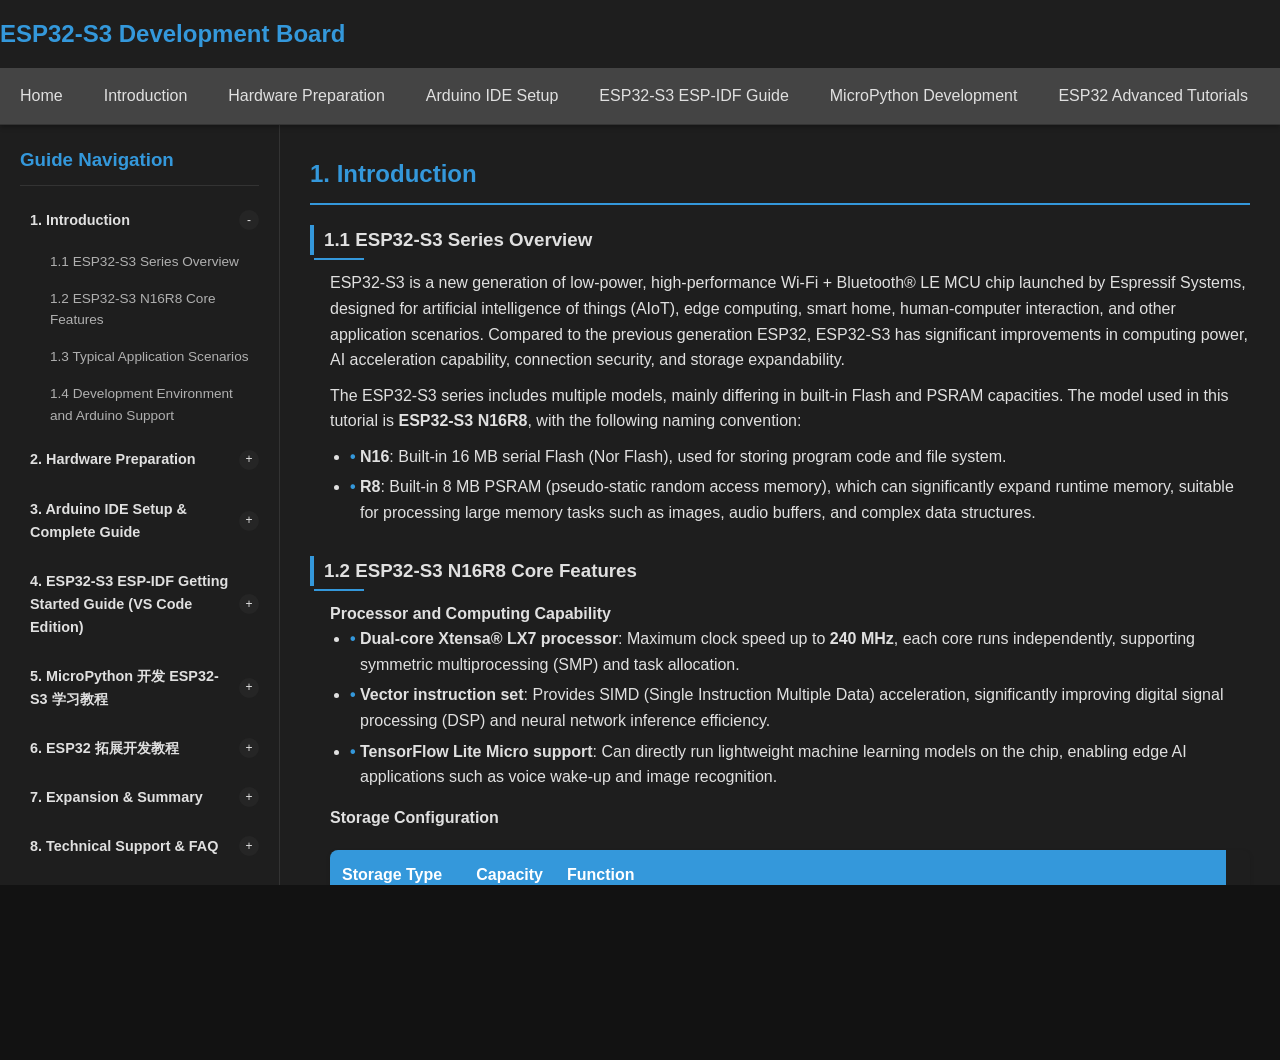
==== module1.html @ 1246ef74 "Add files via upload First upload of my ESP32 tutorial website" ====
<!DOCTYPE html>
<html lang="en">
<head>
    <meta charset="UTF-8">
    <meta name="viewport" content="width=device-width, initial-scale=1.0">
    <title>Module 1: Introduction - ESP32-S3 Development Board</title>
    <link rel="stylesheet" href="style.css">
</head>
<body>
    <header>
        <div class="container">
            <div class="header-top">
                <div class="logo">ESP32-S3 Development Board</div>
            </div>
            <nav class="main-nav">
                <ul>
                    <li><a href="index.html">Home</a></li>
                    <li><a href="module1.html">Introduction</a></li>
                    <li><a href="module2.html">Hardware Preparation</a></li>
                    <li><a href="module3.html">Arduino IDE Setup</a></li>
                    <li><a href="module4.html">ESP32-S3 ESP-IDF Guide</a></li>
                    <li><a href="module5.html">MicroPython Development</a></li>
                    <li><a href="module6.html">ESP32 Advanced Tutorials</a></li>
                    <li><a href="module7.html">Expansion & Summary</a></li>
                    <li><a href="module8.html">Technical Support & FAQ</a></li>
                </ul>
            </nav>
        </div>
    </header>

    <div class="container main-container">
        <aside class="sidebar">
            <h3>Guide Navigation</h3>
            <ul class="sidebar-nav">
                <li class="module-item">
                    <div class="module-header">
                        <a href="module1.html">1. Introduction</a>
                        <span class="toggle">-</span>
                    </div>
                    <ul class="submodule-list">
                        <li><a href="module1.html#module1-1">1.1 ESP32-S3 Series Overview</a></li>
                        <li><a href="module1.html#module1-2">1.2 ESP32-S3 N16R8 Core Features</a></li>
                        <li><a href="module1.html#module1-3">1.3 Typical Application Scenarios</a></li>
                        <li><a href="module1.html#module1-4">1.4 Development Environment and Arduino Support</a></li>
                    </ul>
                </li>
                <li class="module-item">
                    <div class="module-header">
                        <a href="module2.html">2. Hardware Preparation</a>
                        <span class="toggle">+</span>
                    </div>
                    <ul class="submodule-list">
                        <li><a href="module2.html#module2-1">2.1 Required Materials</a></li>
                        <li><a href="module2.html#module2-2">2.2 Notes</a></li>
                    </ul>
                </li>
                <li class="module-item">
                    <div class="module-header">
                        <a href="module3.html">3. Arduino IDE Setup & Complete Guide</a>
                        <span class="toggle">+</span>
                    </div>
                    <ul class="submodule-list">
                        <li><a href="module3.html#module3-1">3.1 Chapter 1: Arduino Development Environment Installation and Configuration</a></li>
                        <li><a href="module3.html#module3-2">3.2 Chapter 2: Hardware Basics and Pin Description</a></li>
                        <li><a href="module3.html#module3-3">3.3 Chapter 3: Arduino Programming Basics</a></li>
                        <li><a href="module3.html#module3-4">3.4 Chapter 4: LED Control (Digital Output)</a></li>
                        <li><a href="module3.html#module3-5">3.5 Chapter 5: Delay and Non-blocking Delay</a></li>
                        <li><a href="module3.html#module3-6">3.6 Chapter 6: Buttons (Digital Input)</a></li>
                        <li><a href="module3.html#module3-7">3.7 Chapter 7: External Interrupts</a></li>
                        <li><a href="module3.html#module3-8">3.8 Chapter 8: Serial Communication</a></li>
                        <li><a href="module3.html#module3-9">3.9 Chapter 9: Hardware Timers</a></li>
                        <li><a href="module3.html#module3-10">3.10 Chapter 10: PWM Pulse Width Modulation</a></li>
                        <li><a href="module3.html#module3-11">3.11 Chapter 11: ADC Analog-to-Digital Conversion</a></li>
                        <li><a href="module3.html#module3-12">3.12 Chapter 12: I2C Communication</a></li>
                        <li><a href="module3.html#module3-13">3.13 Chapter 13: SPI Communication</a></li>
                        <li><a href="module3.html#module3-14">3.14 Chapter 14: WiFi Network Communication</a></li>
                        <li><a href="module3.html#module3-15">3.15 Chapter 15: Bluetooth Communication</a></li>
                        <li><a href="module3.html#module3-16">3.16 Chapter 16: DVP Camera Module Usage</a></li>
                        <li><a href="module3.html#module3-17">3.17 Chapter 17: Comprehensive Project Practice</a></li>
                        <li><a href="module3.html#module3-18">3.18 Chapter 18: Common Problems and Troubleshooting</a></li>
                    </ul>
                </li>
                <li class="module-item">
                    <div class="module-header">
                        <a href="module4.html">4. ESP32-S3 ESP-IDF Getting Started Guide (VS Code Edition)</a>
                        <span class="toggle">+</span>
                    </div>
                    <ul class="submodule-list">
                        <li><a href="module4.html#module4-1">第一部分：环境搭建与工具配置</a></li>
                        <li><a href="module4.html#module4-2">第二部分：基础外设实验</a></li>
                        <li><a href="module4.html#module4-3">第三部分：高级外设与通信协议</a></li>
                        <li><a href="module4.html#module4-4">第四部分：网络与无线连接</a></li>
                        <li><a href="module4.html#module4-5">第五部分：常见问题与调试</a></li>
                    </ul>
                </li>
                <li class="module-item">
                    <div class="module-header">
                        <a href="module5.html">5. MicroPython 开发 ESP32-S3 学习教程</a>
                        <span class="toggle">+</span>
                    </div>
                    <ul class="submodule-list">
                        <li><a href="module5.html#module5-1">第一部分：MicroPython 基础与环境搭建</a></li>
                        <li><a href="module5.html#module5-2">第二部分：MicroPython 基础编程</a></li>
                        <li><a href="module5.html#module5-3">第三部分：板载 RGB 灯控制（NeoPixel / WS2812B）</a></li>
                        <li><a href="module5.html#module5-4">第四部分：WiFi 与网络通信</a></li>
                        <li><a href="module5.html#module5-5">第五部分：外设接口与传感器应用</a></li>
                        <li><a href="module5.html#module5-6">第六部分：USB 与 OTG 功能（HW-678 特色）</a></li>
                        <li><a href="module5.html#module5-7">第七部分：低功耗与高级特性</a></li>
                        <li><a href="module5.html#module5-8">第八部分：综合项目实战</a></li>
                        <li><a href="module5.html#module5-9">附录</a></li>
                    </ul>
                </li>
                <li class="module-item">
                    <div class="module-header">
                        <a href="module6.html">6. ESP32 拓展开发教程</a>
                        <span class="toggle">+</span>
                    </div>
                    <ul class="submodule-list">
                        <li><a href="module6.html#module6-1">6.1 项目一：智能环境监测站</a></li>
                        <li><a href="module6.html#module6-2">6.2 项目二：WiFi 智能开关</a></li>
                        <li><a href="module6.html#module6-3">6.3 项目三：蓝牙低功耗设备</a></li>
                        <li><a href="module6.html#module6-4">6.4 项目四：USB 设备模拟</a></li>
                        <li><a href="module6.html#module6-5">6.5 项目五：低功耗传感器节点</a></li>
                    </ul>
                </li>
                <li class="module-item">
                    <div class="module-header">
                        <a href="module7.html">7. Expansion & Summary</a>
                        <span class="toggle">+</span>
                    </div>
                    <ul class="submodule-list">
                        <li><a href="module7.html#module7-1">7.1 Further Experiment Suggestions</a></li>
                        <li><a href="module7.html#module7-2">7.2 Summary</a></li>
                    </ul>
                </li>
                <li class="module-item">
                    <div class="module-header">
                        <a href="module8.html">8. Technical Support & FAQ</a>
                        <span class="toggle">+</span>
                    </div>
                    <ul class="submodule-list">
                        <li><a href="module8.html#module8-1">8.1 Technical Support Resources</a></li>
                        <li><a href="module8.html#module8-2">8.2 Frequently Asked Questions</a></li>
                    </ul>
                </li>
            </ul>
        </aside>

        <main class="content">
            <section id="module1" class="module">
                <h2>1. Introduction</h2>
                
                <div id="module1-1" class="submodule">
                    <h3>1.1 ESP32-S3 Series Overview</h3>
                    <div class="submodule-content">
                        <p>ESP32-S3 is a new generation of low-power, high-performance Wi-Fi + Bluetooth® LE MCU chip launched by Espressif Systems, designed for artificial intelligence of things (AIoT), edge computing, smart home, human-computer interaction, and other application scenarios. Compared to the previous generation ESP32, ESP32-S3 has significant improvements in computing power, AI acceleration capability, connection security, and storage expandability.</p>
                        <p>The ESP32-S3 series includes multiple models, mainly differing in built-in Flash and PSRAM capacities. The model used in this tutorial is <strong>ESP32-S3 N16R8</strong>, with the following naming convention:</p>
                        <ul>
                            <li><strong>N16</strong>: Built-in 16 MB serial Flash (Nor Flash), used for storing program code and file system.</li>
                            <li><strong>R8</strong>: Built-in 8 MB PSRAM (pseudo-static random access memory), which can significantly expand runtime memory, suitable for processing large memory tasks such as images, audio buffers, and complex data structures.</li>
                        </ul>
                    </div>
                </div>

                <div id="module1-2" class="submodule">
                    <h3>1.2 ESP32-S3 N16R8 Core Features</h3>
                    <div class="submodule-content">
                        <h4>Processor and Computing Capability</h4>
                        <ul>
                            <li><strong>Dual-core Xtensa® LX7 processor</strong>: Maximum clock speed up to <strong>240 MHz</strong>, each core runs independently, supporting symmetric multiprocessing (SMP) and task allocation.</li>
                            <li><strong>Vector instruction set</strong>: Provides SIMD (Single Instruction Multiple Data) acceleration, significantly improving digital signal processing (DSP) and neural network inference efficiency.</li>
                            <li><strong>TensorFlow Lite Micro support</strong>: Can directly run lightweight machine learning models on the chip, enabling edge AI applications such as voice wake-up and image recognition.</li>
                        </ul>

                        <h4>Storage Configuration</h4>
                        <table>
                            <thead>
                                <tr>
                                    <th>Storage Type</th>
                                    <th>Capacity</th>
                                    <th>Function</th>
                                </tr>
                            </thead>
                            <tbody>
                                <tr>
                                    <td>Built-in Flash</td>
                                    <td>16 MB</td>
                                    <td>Program storage, file system, web resources</td>
                                </tr>
                                <tr>
                                    <td>Built-in PSRAM</td>
                                    <td>8 MB</td>
                                    <td>Runtime dynamic memory, supports camera frame buffer, large arrays, graphics cache, etc.</td>
                                </tr>
                            </tbody>
                        </table>
                        <p><strong>Note</strong>: The large-capacity PSRAM of N16R8 makes ESP32-S3 more comfortable when processing OV2640/OV5640 camera data and driving high-resolution displays (such as ILI9341, ST7789), without system crashes due to insufficient memory.</p>

                        <h4>Wireless Communication</h4>
                        <ul>
                            <li><strong>2.4 GHz Wi-Fi 802.11 b/g/n</strong>:
                                <ul>
                                    <li>Supports Station (client), SoftAP (hotspot), and Station + SoftAP mixed modes.</li>
                                    <li>Supports WPA3-Personal encryption for improved security.</li>
                                </ul>
                            </li>
                            <li><strong>Bluetooth 5.0</strong>:
                                <ul>
                                    <li>Supports both classic Bluetooth (BR/EDR) and Bluetooth Low Energy (BLE).</li>
                                    <li>Supports BLE Mesh networking, suitable for large-scale device networks.</li>
                                </ul>
                            </li>
                        </ul>

                        <h4>Rich Peripheral Interfaces</h4>
                        <p>ESP32-S3 N16R8 provides up to <strong>45 programmable GPIOs</strong>, with common interfaces as follows:</p>
                        <table>
                            <thead>
                                <tr>
                                    <th>Interface Type</th>
                                    <th>Quantity</th>
                                    <th>Main Functions</th>
                                </tr>
                            </thead>
                            <tbody>
                                <tr>
                                    <td>ADC (12-bit)</td>
                                    <td>2 (20 channels total)</td>
                                    <td>Analog sensor acquisition (light sensors, potentiometers, microphones, etc.)</td>
                                </tr>
                                <tr>
                                    <td>DAC (8-bit)</td>
                                    <td>2</td>
                                    <td>Analog voltage output (audio, analog signal generation)</td>
                                </tr>
                                <tr>
                                    <td>Touch sensors</td>
                                    <td>14 channels</td>
                                    <td>Capacitive touch buttons, can penetrate insulating panels</td>
                                </tr>
                                <tr>
                                    <td>UART</td>
                                    <td>4</td>
                                    <td>Serial communication (GPS, Bluetooth modules, debugging)</td>
                                </tr>
                                <tr>
                                    <td>SPI</td>
                                    <td>3</td>
                                    <td>High-speed peripherals (displays, SD cards, sensors)</td>
                                </tr>
                                <tr>
                                    <td>I2C</td>
                                    <td>2</td>
                                    <td>Low-speed sensors (temperature/humidity, IMU, OLED)</td>
                                </tr>
                                <tr>
                                    <td>I2S</td>
                                    <td>2</td>
                                    <td>Digital audio input/output (microphones, speakers)</td>
                                </tr>
                                <tr>
                                    <td>SDIO Host</td>
                                    <td>1</td>
                                    <td>Connect SD cards or SDIO devices</td>
                                </tr>
                                <tr>
                                    <td>USB OTG</td>
                                    <td>1</td>
                                    <td>Configurable as USB host or device (supports keyboards, U disks, MIDI, etc.)</td>
                                </tr>
                                <tr>
                                    <td>PWM</td>
                                    <td>Any GPIO</td>
                                    <td>Up to 16 independent PWM channels through LEDC controller</td>
                                </tr>
                                <tr>
                                    <td>External interrupts</td>
                                    <td>All GPIOs</td>
                                    <td>Supports edge/level triggering, quick response to external events</td>
                                </tr>
                            </tbody>
                        </table>

                        <h4>Artificial Intelligence Acceleration Features</h4>
                        <p>ESP32-S3 is Espressif's first general-purpose MCU with a built-in <strong>vector instruction set</strong>. Combined with TensorFlow Lite Micro, it can complete the following tasks locally:</p>
                        <ul>
                            <li>Keyword wake-up (e.g., local recognition of "Hey Google")</li>
                            <li>Gesture recognition (using accelerometer/gyroscope data)</li>
                            <li>Image classification (with camera, such as face detection)</li>
                            <li>Abnormal sound detection (industrial equipment fault warning)</li>
                        </ul>
                        <p>No need to upload raw data to the cloud, reducing latency and protecting privacy.</p>

                        <h4>Security Features</h4>
                        <p>ESP32-S3 provides industry-leading IoT security features:</p>
                        <ul>
                            <li><strong>Hardware encryption accelerator</strong>: AES-128/256, SHA-2 (256/384/512), RSA large number operations.</li>
                            <li><strong>Secure boot</strong>: Ensures only signed firmware runs.</li>
                            <li><strong>Flash encryption</strong>: Prevents external reading of firmware content.</li>
                            <li><strong>Digital signature</strong>: Peripheral private keys cannot be read out, can be used for device identity authentication.</li>
                            <li><strong>HMAC module</strong>: Used to generate message authentication codes.</li>
                        </ul>
                    </div>
                </div>

                <div id="module1-3" class="submodule">
                    <h3>1.3 Typical Application Scenarios</h3>
                    <div class="submodule-content">
                        <p>Based on the above features, ESP32-S3 N16R8 is particularly suitable for the following projects:</p>
                        <table>
                            <thead>
                                <tr>
                                    <th>Application Field</th>
                                    <th>Example Projects</th>
                                </tr>
                            </thead>
                            <tbody>
                                <tr>
                                    <td>Smart Home</td>
                                    <td>Multi-sensor environment monitoring station, smart speakers, Wi-Fi/BLE lighting control</td>
                                </tr>
                                <tr>
                                    <td>Human-Computer Interaction</td>
                                    <td>Voice assistants, gesture-controlled cars, touch panels</td>
                                </tr>
                                <tr>
                                    <td>Edge AI</td>
                                    <td>Facial recognition access control, mask detection, abnormal sound monitoring</td>
                                </tr>
                                <tr>
                                    <td>IoT Gateway</td>
                                    <td>BLE Mesh gateway, Modbus to MQTT gateway</td>
                                </tr>
                                <tr>
                                    <td>Multimedia Processing</td>
                                    <td>Network cameras, MP3 audio players, electronic photo albums</td>
                                </tr>
                                <tr>
                                    <td>Industrial Control</td>
                                    <td>Data acquisition terminals, remote relay control, motor speed regulation</td>
                                </tr>
                            </tbody>
                        </table>
                    </div>
                </div>

                <div id="module1-4" class="submodule">
                    <h3>1.4 Development Environment and Arduino Support</h3>
                    <div class="submodule-content">
                        <p>ESP32-S3 is fully compatible with the <strong>Arduino ecosystem</strong>. By installing Espressif's official esp32 board support package (version 3.0.x or higher), you can use Arduino IDE for development. This tutorial will be based on Arduino IDE, starting from scratch to configure the ESP32-S3 N16R8 development environment, and will cover:</p>
                        <ul>
                            <li>GPIO digital/analog input/output</li>
                            <li>Interrupts, timers, PWM, ADC</li>
                            <li>Serial communication (UART, I2C, SPI)</li>
                            <li>Wi-Fi network and web server</li>
                            <li>Bluetooth (BLE) communication</li>
                            <li>Camera and display module driving</li>
                            <li>Comprehensive practical projects</li>
                        </ul>
                        <p>Through the study of this tutorial, you will be able to skillfully use ESP32-S3 N16R8 to complete development from simple control to complex AIoT systems.</p>
                    </div>
                </div>
            </section>
        </main>
    </div>

    <footer>
        <div class="container">
            <div class="footer-content">
                <div class="footer-links">
                    <a href="index.html">Home</a>
                    <a href="module1.html">Introduction</a>
                    <a href="module2.html">Hardware Preparation</a>
                    <a href="module3.html">Arduino IDE Setup</a>
                    <a href="module4.html">ESP32-S3 ESP-IDF Guide</a>
                    <a href="module5.html">MicroPython Development</a>
                    <a href="module6.html">ESP32 Advanced Tutorials</a>
                    <a href="module7.html">Expansion & Summary</a>
                    <a href="module8.html">Technical Support & FAQ</a>
                </div>
                <div class="copyright">
                    <p>&copy; 2026 ESP32-S3 Getting Started Guide</p>
                </div>
            </div>
        </div>
    </footer>

    <script src="script.js"></script>
</body>
</html>
---- style.css ----
/* CSS 变量 */
:root {
    --primary-color: #3498db;
    --primary-dark: #2980b9;
    --bg-primary: #121212;
    --bg-secondary: #1e1e1e;
    --bg-tertiary: #252525;
    --text-primary: #e0e0e0;
    --text-secondary: #b0b0b0;
    --border-color: #333;
    --border-radius: 8px;
    --box-shadow: 0 2px 10px rgba(0,0,0,0.3);
    --transition: all 0.3s ease;
}

/* 全局重置 */
* {
    margin: 0;
    padding: 0;
    box-sizing: border-box;
}

html, body {
    height: 100%;
    width: 100%;
    overflow-x: hidden;
    scroll-behavior: smooth;
    margin: 0;
    padding: 0;
}

body {
    font-family: 'Arial', sans-serif;
    line-height: 1.6;
    color: var(--text-primary);
    background-color: var(--bg-primary);
    min-height: 100vh;
    margin: 0;
    padding: 0;
}

.container {
    width: 100%;
    margin: 0;
    padding: 0;
    box-sizing: border-box;
}

/* 头部样式 */
header {
    background-color: var(--bg-secondary);
    color: var(--text-primary);
    box-shadow: 0 2px 5px rgba(0,0,0,0.3);
    position: sticky;
    top: 0;
    z-index: 1000;
    margin: 0;
    padding: 0;
    border-bottom: 1px solid var(--border-color);
}

.header-top {
    display: flex;
    justify-content: space-between;
    align-items: center;
    padding: 15px 0;
    margin: 0;
}

.logo {
    font-size: 1.5rem;
    font-weight: bold;
    color: var(--primary-color);
    transition: var(--transition);
}

.logo:hover {
    color: var(--primary-dark);
}

/* 主导航 */
.main-nav {
    background-color: var(--bg-tertiary);
}

.main-nav ul {
    display: flex;
    list-style: none;
    overflow-x: auto;
    white-space: nowrap;
    scrollbar-width: none;
    -ms-overflow-style: none;
}

.main-nav ul::-webkit-scrollbar {
    display: none;
}

.main-nav ul li {
    margin-right: 1px;
}

.main-nav ul li a {
    display: block;
    color: var(--text-primary);
    text-decoration: none;
    padding: 15px 20px;
    transition: var(--transition);
    position: relative;
}

.main-nav ul li a:hover {
    background-color: var(--primary-color);
    color: white;
}

.main-nav ul li a.active {
    background-color: var(--primary-color);
    color: white;
}

/* 主容器 */
.main-container {
    display: flex;
    margin-top: 0;
    min-height: calc(100vh - 140px);
    width: 100%;
    box-sizing: border-box;
    gap: 0;
    overflow: hidden;
    padding: 0;
    margin: 0;
}

/* 侧边栏 */
.sidebar {
    flex-basis: 280px;
    flex-grow: 0;
    flex-shrink: 0;
    background-color: var(--bg-secondary);
    border-radius: 0;
    box-shadow: none;
    padding: 20px;
    position: sticky;
    top: 100px;
    align-self: flex-start;
    max-height: calc(100vh - 140px);
    overflow-y: auto;
    border: none;
    border-right: 1px solid var(--border-color);
    transition: var(--transition);
    margin: 0;
    box-sizing: border-box;
}

/* 主内容 */
.content {
    flex: 1;
    min-width: 0;
    box-sizing: border-box;
    overflow-y: auto;
    max-height: calc(100vh - 140px);
    scrollbar-width: thin;
    scrollbar-color: #444 var(--bg-tertiary);
    margin: 0;
    padding: 0;
}

.sidebar h3 {
    color: var(--primary-color);
    margin-bottom: 15px;
    padding-bottom: 10px;
    border-bottom: 1px solid var(--border-color);
}

.sidebar-nav {
    list-style: none;
}

.module-item {
    margin-bottom: 5px;
}

.module-header {
    display: flex;
    justify-content: space-between;
    align-items: center;
    cursor: pointer;
}

.module-header a {
    flex: 1;
    display: block;
    color: var(--text-primary);
    text-decoration: none;
    padding: 8px 10px;
    border-radius: 4px;
    transition: var(--transition);
    font-size: 0.9rem;
    font-weight: bold;
}

.module-header:hover a {
    background-color: var(--bg-tertiary);
    padding-left: 15px;
}

.toggle {
    width: 20px;
    height: 20px;
    display: flex;
    align-items: center;
    justify-content: center;
    font-size: 12px;
    background-color: var(--bg-tertiary);
    color: var(--text-primary);
    border-radius: 50%;
    transition: var(--transition);
    flex-shrink: 0;
    cursor: pointer;
}

.module-header:hover .toggle {
    background-color: #444;
    transform: rotate(180deg);
}

.toggle:active {
    transform: rotate(180deg) scale(0.9);
    background-color: var(--primary-color);
}

.module-header a:active {
    background-color: var(--primary-color);
    color: white;
}

.submodule-list li a:active {
    background-color: var(--primary-color);
    color: white;
    padding-left: 15px;
}

.sidebar-nav li a.active {
    background-color: var(--primary-color);
    color: white;
    font-weight: bold;
    box-shadow: 0 2px 5px rgba(52, 152, 219, 0.3);
}

.submodule-list {
    list-style: none;
    margin-left: 20px;
    margin-top: 5px;
    max-height: 0;
    opacity: 0;
    overflow: hidden;
    transition: max-height 0.3s ease, opacity 0.3s ease;
}

.submodule-list.active {
    max-height: 1000px;
    opacity: 1;
}

.submodule-list li {
    margin-bottom: 3px;
}

.submodule-list li a {
    display: block;
    color: var(--text-secondary);
    text-decoration: none;
    padding: 6px 10px;
    border-radius: 4px;
    transition: var(--transition);
    font-size: 0.85rem;
    position: relative;
}

.submodule-list li a:hover {
    background-color: var(--bg-tertiary);
    padding-left: 15px;
    color: var(--text-primary);
}

/* 主内容 */
.content {
    flex: 1;
    min-width: 0;
    box-sizing: border-box;
    overflow-y: auto;
    max-height: calc(100vh - 140px);
    scrollbar-width: thin;
    scrollbar-color: #444 var(--bg-tertiary);
    min-width: 300px;
    margin: 0;
    padding: 0;
    flex-grow: 1;
    flex-shrink: 1;
}

.content::-webkit-scrollbar {
    width: 6px;
}

.content::-webkit-scrollbar-track {
    background: var(--bg-tertiary);
    border-radius: 3px;
}

.content::-webkit-scrollbar-thumb {
    background: #444;
    border-radius: 3px;
}

.content::-webkit-scrollbar-thumb:hover {
    background: #555;
}

/* 介绍部分 */
.intro {
    background: var(--bg-secondary);
    padding: 30px;
    border-radius: var(--border-radius);
    box-shadow: var(--box-shadow);
    margin-bottom: 20px;
    border: 1px solid var(--border-color);
    animation: fadeIn 0.5s ease;
}

@keyframes fadeIn {
    from {
        opacity: 0;
        transform: translateY(20px);
    }
    to {
        opacity: 1;
        transform: translateY(0);
    }
}

.intro h1 {
    color: var(--primary-color);
    margin-bottom: 10px;
}

.subtitle {
    color: var(--text-secondary);
    font-size: 1.2rem;
    margin-bottom: 30px;
}

.card-grid {
    display: grid;
    grid-template-columns: repeat(auto-fit, minmax(250px, 1fr));
    gap: 20px;
}

.card {
    background: var(--bg-tertiary);
    padding: 20px;
    border-radius: var(--border-radius);
    border: 1px solid var(--border-color);
    transition: var(--transition);
    position: relative;
    overflow: hidden;
}

.card::before {
    content: '';
    position: absolute;
    top: 0;
    left: 0;
    width: 100%;
    height: 3px;
    background: linear-gradient(90deg, var(--primary-color), transparent);
    transform: scaleX(0);
    transform-origin: left;
    transition: transform 0.3s ease;
}

.card:hover {
    transform: translateY(-5px);
    box-shadow: 0 5px 20px rgba(0,0,0,0.3);
}

.card:hover::before {
    transform: scaleX(1);
}

/* 导航网格 */
.navigation-grid {
    margin-top: 40px;
}

.navigation-grid h2 {
    margin-bottom: 20px;
    color: var(--primary-color);
}

.module-card {
    background: var(--bg-tertiary);
    padding: 20px;
    border-radius: var(--border-radius);
    border: 1px solid var(--border-color);
    margin-bottom: 15px;
    transition: var(--transition);
    position: relative;
    overflow: hidden;
}

.module-card::before {
    content: '';
    position: absolute;
    top: 0;
    left: 0;
    width: 100%;
    height: 3px;
    background: linear-gradient(90deg, var(--primary-color), transparent);
    transform: scaleX(0);
    transform-origin: left;
    transition: transform 0.3s ease;
}

.module-card:hover {
    transform: translateY(-5px);
    box-shadow: 0 5px 20px rgba(0,0,0,0.3);
}

.module-card:hover::before {
    transform: scaleX(1);
}

.module-card h3 a {
    color: var(--primary-color);
    text-decoration: none;
    transition: var(--transition);
}

.module-card h3 a:hover {
    color: var(--primary-dark);
}

.module-card p {
    margin-top: 10px;
    color: var(--text-primary);
}

.card h3 {
    color: var(--primary-color);
    margin-bottom: 10px;
}

/* 模块样式 */
.module {
    background: var(--bg-secondary);
    margin-bottom: 0;
    padding: 30px;
    border-radius: 0;
    box-shadow: none;
    border: none;
    transition: var(--transition);
}

.module h2 {
    color: var(--primary-color);
    margin-bottom: 20px;
    padding-bottom: 10px;
    border-bottom: 2px solid var(--primary-color);
}

.submodule {
    margin-bottom: 30px;
}

.submodule h3 {
    color: var(--text-primary);
    margin: 20px 0 15px;
    padding-left: 10px;
    border-left: 4px solid var(--primary-color);
    position: relative;
}

.submodule h3::after {
    content: '';
    position: absolute;
    left: 0;
    bottom: -5px;
    width: 50px;
    height: 2px;
    background: var(--primary-color);
}

.submodule-content {
    margin-left: 20px;
}

.submodule-content p {
    margin-bottom: 10px;
}

.image-container {
    margin: 20px 0;
    text-align: center;
    border-radius: var(--border-radius);
    overflow: hidden;
    box-shadow: var(--box-shadow);
}

.feature-image {
    max-width: 100%;
    height: auto;
    border-radius: var(--border-radius);
    transition: var(--transition);
}

.feature-image:hover {
    transform: scale(1.02);
}

.submodule-content ul {
    margin-left: 20px;
    margin-bottom: 15px;
}

.submodule-content ul li {
    margin-bottom: 5px;
    position: relative;
    padding-left: 10px;
}

.submodule-content ul li::before {
    content: '•';
    color: var(--primary-color);
    font-weight: bold;
    position: absolute;
    left: 0;
}

/* 配置列表 */
.config-list {
    background: var(--bg-tertiary);
    padding: 15px;
    border-radius: 6px;
    border-left: 4px solid #4CAF50;
    border: 1px solid var(--border-color);
    margin: 15px 0;
}

.config-list li {
    margin-bottom: 8px;
    font-family: 'Courier New', monospace;
    color: var(--text-primary);
}

/* 表格样式 */
table {
    width: 100%;
    border-collapse: collapse;
    margin: 20px 0;
    overflow-x: auto;
    display: block;
    border-radius: var(--border-radius);
    box-shadow: 0 2px 5px rgba(0,0,0,0.1);
}

th, td {
    padding: 12px;
    text-align: left;
    border-bottom: 1px solid var(--border-color);
    color: var(--text-primary);
}

th {
    background-color: var(--primary-color);
    color: white;
    font-weight: bold;
    position: sticky;
    top: 0;
    z-index: 10;
}

tr:hover {
    background-color: var(--bg-tertiary);
}

tr:last-child td {
    border-bottom: none;
}

/* 页脚 */
footer {
    background-color: var(--bg-secondary);
    color: var(--text-primary);
    margin-top: 40px;
    padding: 30px 0;
    border-top: 1px solid var(--border-color);
}

.footer-content {
    display: flex;
    justify-content: space-between;
    align-items: center;
    flex-wrap: wrap;
}

.footer-links a {
    color: var(--text-primary);
    text-decoration: none;
    margin-right: 20px;
    transition: var(--transition);
    position: relative;
}

.footer-links a:hover {
    color: var(--primary-color);
}

.footer-links a::after {
    content: '';
    position: absolute;
    bottom: -5px;
    left: 0;
    width: 0;
    height: 2px;
    background: var(--primary-color);
    transition: width 0.3s ease;
}

.footer-links a:hover::after {
    width: 100%;
}

.copyright {
    text-align: right;
    font-size: 0.9rem;
    opacity: 0.8;
}

/* 响应式设计 */
@media (max-width: 992px) {
    .main-container {
        flex-direction: column;
    }
    
    .sidebar {
        width: 100%;
        margin-right: 0;
        margin-bottom: 20px;
        position: relative;
        top: 0;
        max-height: none;
        border: 1px solid var(--border-color);
    }
    
    .content {
        width: 100%;
    }
    
    .sidebar-nav {
        display: block;
    }
    
    .module-item {
        margin-bottom: 10px;
        border: 1px solid var(--border-color);
        border-radius: var(--border-radius);
        overflow: hidden;
    }
    
    .module-header {
        background-color: var(--bg-tertiary);
        padding: 0 10px;
    }
    
    .submodule-list {
        margin-left: 0;
        padding-left: 20px;
        background-color: var(--bg-secondary);
    }
    
    .footer-content {
        flex-direction: column;
        text-align: center;
    }
    
    .footer-links {
        margin-bottom: 15px;
        display: flex;
        flex-wrap: wrap;
        justify-content: center;
    }
    
    .footer-links a {
        margin: 5px 10px;
    }
    
    .copyright {
        text-align: center;
    }
}

@media (max-width: 768px) {
    .header-top {
        flex-direction: column;
        align-items: flex-start;
    }
    
    .language {
        margin-top: 10px;
    }
    
    .main-nav ul {
        flex-wrap: wrap;
    }
    
    .main-nav ul li a {
        padding: 10px 15px;
    }
    
    .intro {
        padding: 20px;
        border: 1px solid var(--border-color);
    }
    
    .module {
        padding: 20px;
        border: 1px solid var(--border-color);
    }
    
    .submodule-content {
        margin-left: 10px;
    }
}

@media (max-width: 480px) {
    .logo {
        font-size: 1.2rem;
    }
    
    .intro h1 {
        font-size: 1.8rem;
    }
    
    .card-grid {
        grid-template-columns: 1fr;
    }
    
    .sidebar-nav {
        grid-template-columns: 1fr;
    }
}

/* 滚动条样式 */
.sidebar::-webkit-scrollbar {
    width: 6px;
}

.sidebar::-webkit-scrollbar-track {
    background: var(--bg-tertiary);
    border-radius: 3px;
}

.sidebar::-webkit-scrollbar-thumb {
    background: #444;
    border-radius: 3px;
}

.sidebar::-webkit-scrollbar-thumb:hover {
    background: #555;
}

/* 高亮当前模块 */
.module:target {
    animation: highlight 1s ease;
}

@keyframes highlight {
    0% {
        background-color: rgba(52, 152, 219, 0.2);
    }
    100% {
        background-color: var(--bg-secondary);
    }
}

/* 代码框样式 */
.code-box {
    background-color: var(--bg-tertiary);
    border-radius: 6px;
    padding: 15px;
    margin: 15px 0;
    overflow-x: auto;
    border-left: 4px solid var(--primary-color);
    border: 1px solid var(--border-color);
    position: relative;
}

.code-box pre {
    margin: 0;
    font-family: 'Courier New', monospace;
    font-size: 0.9rem;
    line-height: 1.4;
}

.code-box code {
    color: var(--text-primary);
}

/* 侧边栏激活状态 */
.sidebar-nav li a.active {
    background-color: var(--primary-color);
    color: white;
}

/* 菜单按钮样式 */
#menuButton {
    transition: var(--transition);
}

#menuButton:hover {
    color: var(--primary-color);
    transform: rotate(90deg);
}

/* 返回顶部按钮样式 */
#backToTop {
    transition: var(--transition);
}

#backToTop:hover {
    background-color: var(--primary-dark);
    transform: translateY(-5px);
    box-shadow: 0 5px 15px rgba(52, 152, 219, 0.4);
}

/* 表格响应式处理 */
@media (max-width: 768px) {
    table {
        font-size: 0.85rem;
    }
    
    th, td {
        padding: 8px;
    }
}

/* 8.1 技术支持资源链接样式 */
#module8-1 .submodule-content a {
    background-color: white;
    color: #3498db;
    padding: 2px 6px;
    border-radius: 4px;
    text-decoration: none;
    transition: all 0.3s ease;
}

#module8-1 .submodule-content a:hover {
    background-color: #3498db;
    color: white;
}

/* 无障碍支持 */
@media (prefers-reduced-motion: reduce) {
    *,
    *::before,
    *::after {
        animation-duration: 0.01ms !important;
        animation-iteration-count: 1 !important;
        transition-duration: 0.01ms !important;
        scroll-behavior: auto !important;
    }
}

/* 打印样式 */
@media print {
    body {
        background: white;
        color: black;
    }
    
    .sidebar, .main-nav, #menuButton, #backToTop, footer {
        display: none;
    }
    
    .content {
        width: 100%;
    }
    
    .module {
        box-shadow: none;
        border: 1px solid #ccc;
    }
}
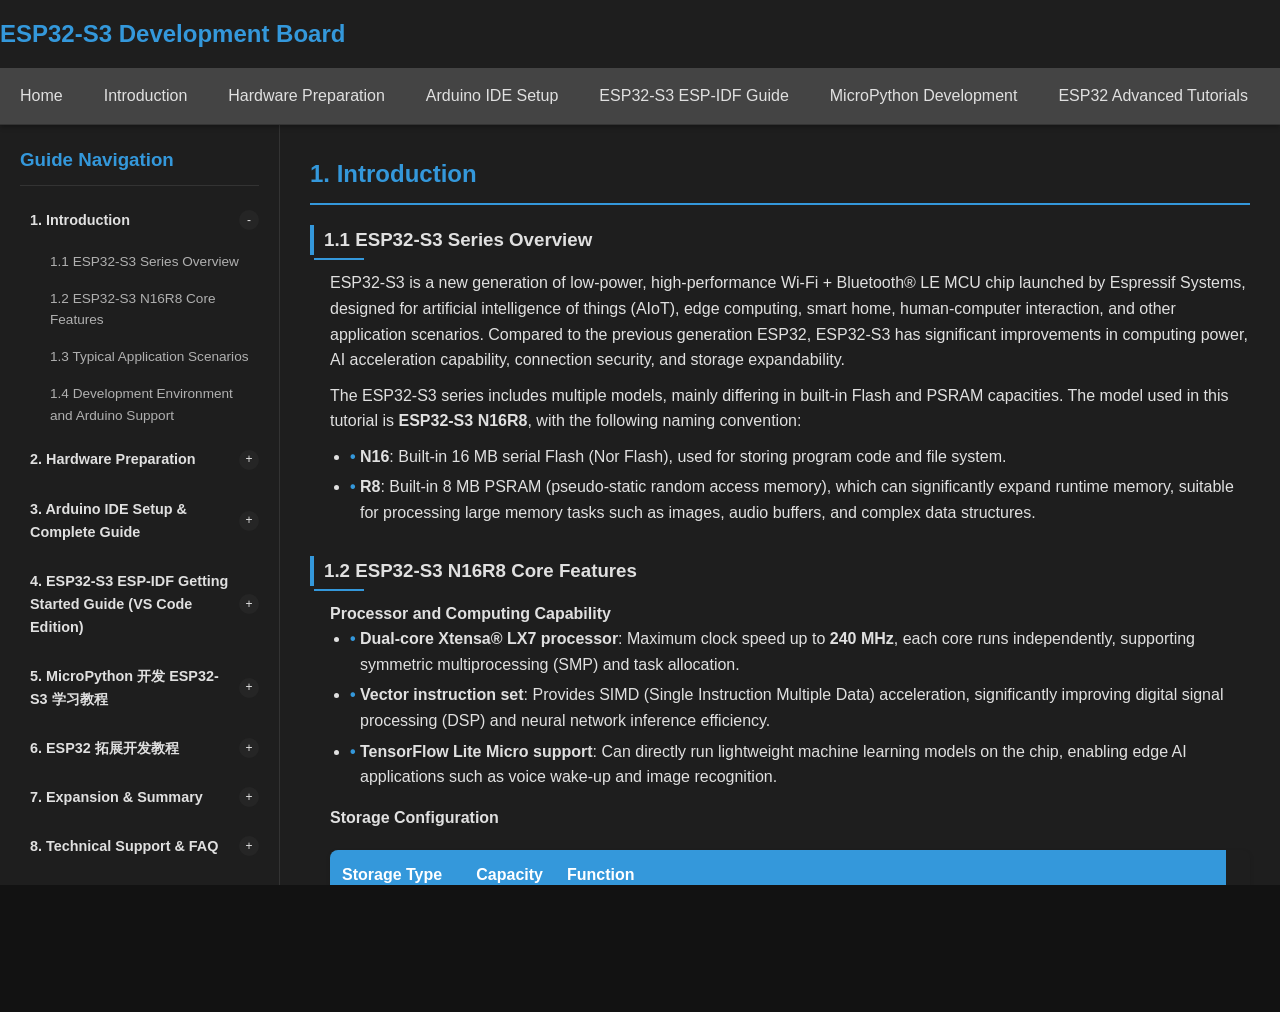
==== commit 4d3347a5: "new cheek  bug1" ====
--- a/module1.html
+++ b/module1.html
@@ -368,18 +368,14 @@
         <div class="container">
             <div class="footer-content">
                 <div class="footer-links">
-                    <a href="index.html">Home</a>
-                    <a href="module1.html">Introduction</a>
-                    <a href="module2.html">Hardware Preparation</a>
-                    <a href="module3.html">Arduino IDE Setup</a>
-                    <a href="module4.html">ESP32-S3 ESP-IDF Guide</a>
-                    <a href="module5.html">MicroPython Development</a>
-                    <a href="module6.html">ESP32 Advanced Tutorials</a>
-                    <a href="module7.html">Expansion & Summary</a>
-                    <a href="module8.html">Technical Support & FAQ</a>
+                    <a href="#">About Us</a>
+                    <a href="#">Contact Us</a>
+                    <a href="#">Privacy Policy</a>
+                    <a href="#">Terms of Service</a>
+                    <a href="#">Resources</a>
                 </div>
                 <div class="copyright">
-                    <p>&copy; 2026 ESP32-S3 Getting Started Guide</p>
+                    <p>&copy; 2026 ESP32-S3 Development Board Guide</p>
                 </div>
             </div>
         </div>
